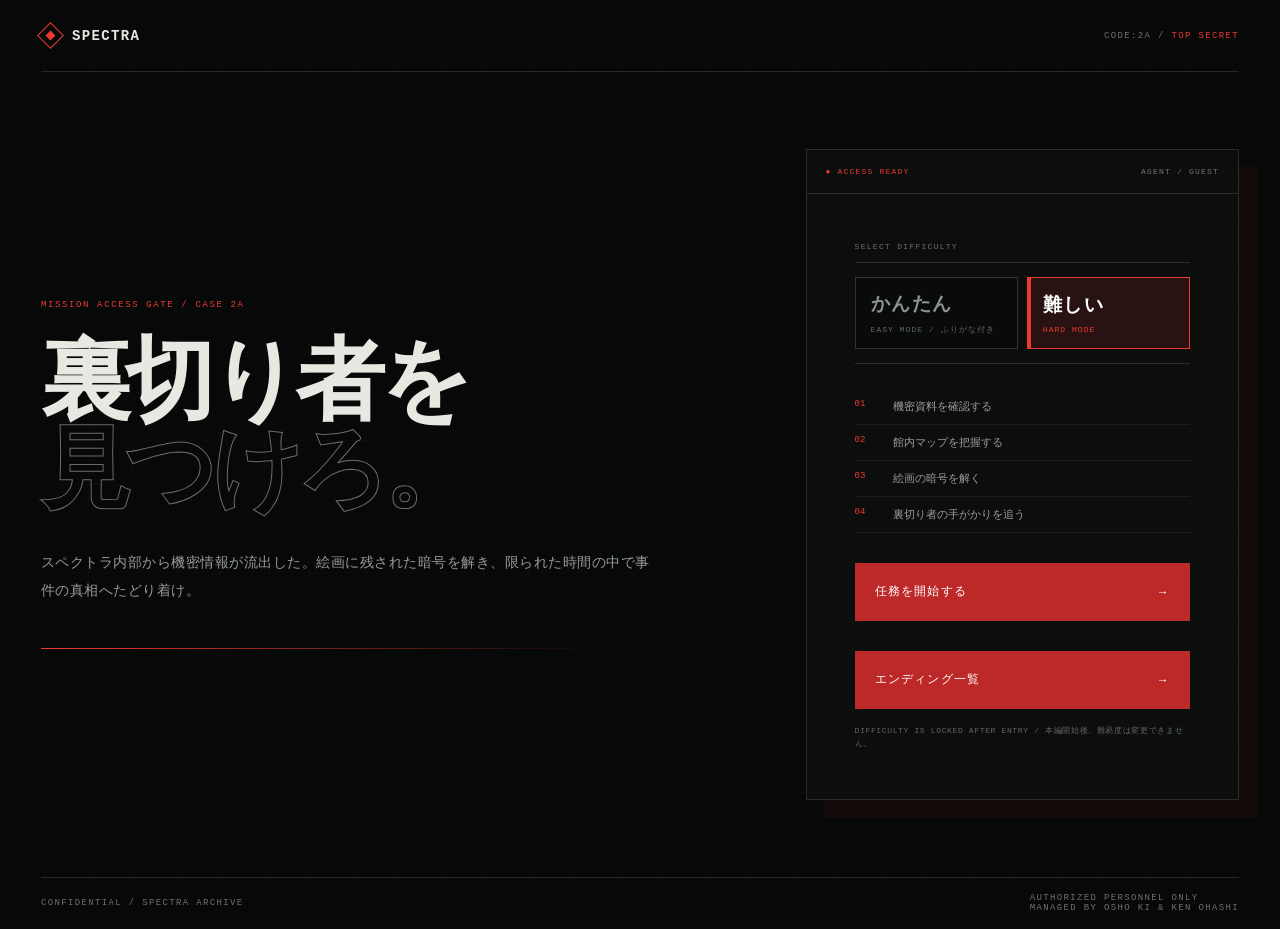
==== index.html @ caa7195f "Add files via upload" ====
<!doctype html>
<html lang="ja">
<head>
  <meta charset="utf-8">
  <meta name="viewport" content="width=device-width, initial-scale=1">
  <meta name="theme-color" content="#070808">
  <title>CODE:2A — ACCESS GATE</title>
  <link rel="icon" type="image/png" href="assets/CODE2A.png.png">
  <meta name="description" content="スペクトラ極秘任務 CODE:2Aへのアクセスゲート。">
  <style>
    :root { --black:#070808; --panel:#0d0f0f; --white:#e8e7e1; --muted:#858985; --line:rgba(232,231,225,.14); --red:#bd2929; --red-bright:#ed3a31; --ease:cubic-bezier(.77,0,.18,1); }
    * { box-sizing:border-box; }
    html,body { margin:0; min-width:320px; min-height:100%; background:var(--black); color:var(--white); }
    body { min-height:100vh; font-family:"Yu Gothic","Hiragino Kaku Gothic ProN",Meiryo,sans-serif; background-image:linear-gradient(rgba(255,255,255,.012) 1px,transparent 1px),linear-gradient(90deg,rgba(255,255,255,.012) 1px,transparent 1px); background-size:44px 44px; }
    button,a { font:inherit; }
    a:focus-visible { outline:1px solid var(--red-bright); outline-offset:4px; }
    .shell { min-height:100vh; display:grid; grid-template-rows:72px 1fr 52px; overflow:hidden; }
    header,footer { display:flex; align-items:center; justify-content:space-between; margin:0 3.2vw; font:9px Consolas,"Courier New",monospace; letter-spacing:.15em; color:#6e726d; }
    header { border-bottom:1px solid var(--line); }
    footer { border-top:1px solid var(--line); }
    .brand { display:flex; align-items:center; gap:12px; color:var(--white); font-size:14px; font-weight:700; }
    .brand-mark { position:relative; width:19px; height:19px; border:1px solid var(--red-bright); transform:rotate(45deg); }
    .brand-mark::before { content:""; position:absolute; inset:5px; background:var(--red-bright); }
    .classification b { color:var(--red-bright); font-weight:400; }
    main { width:min(1320px,100%); margin:auto; padding:clamp(35px,6vw,88px) 3.2vw; display:grid; grid-template-columns:minmax(0,1.1fr) minmax(380px,.72fr); gap:clamp(40px,8vw,120px); align-items:center; }
    .kicker { margin:0 0 27px; color:var(--red-bright); font:9px Consolas,monospace; letter-spacing:.18em; }
    h1 { margin:0; font-size:clamp(51px,7vw,104px); line-height:.98; letter-spacing:-.065em; font-weight:680; }
    h1 span { display:block; color:transparent; -webkit-text-stroke:1px rgba(232,231,225,.45); }
    .lead { max-width:620px; margin:35px 0 0; color:#979b95; font-size:14px; line-height:2; letter-spacing:.035em; }
    .mission-line { width:min(560px,100%); height:1px; margin-top:44px; background:linear-gradient(90deg,var(--red-bright),transparent); }
    .access-card { border:1px solid var(--line); background:rgba(13,15,15,.92); box-shadow:18px 18px 0 rgba(189,41,41,.075); }
    .card-head { display:flex; justify-content:space-between; padding:17px 19px; border-bottom:1px solid var(--line); color:#71756f; font:8px Consolas,monospace; letter-spacing:.15em; }
    .card-head span:first-child { color:var(--red-bright); }
    .card-body { padding:clamp(28px,4vw,48px); }
    .difficulty-label { color:#6f736d; font:8px Consolas,monospace; letter-spacing:.16em; }
    .difficulty-options { display:grid; grid-template-columns:repeat(2,minmax(0,1fr)); gap:9px; margin-top:11px; padding:14px 0; border-top:1px solid var(--line); border-bottom:1px solid var(--line); }
    .difficulty-option { min-height:72px; display:flex; flex-direction:column; align-items:flex-start; justify-content:center; gap:7px; padding:13px 15px; border:1px solid #303330; background:#090b0a; color:#8f938d; cursor:pointer; text-align:left; transition:border-color .2s ease,background .2s ease,color .2s ease; }
    .difficulty-option strong { font-size:19px; letter-spacing:.08em; }
    .difficulty-option span { color:#646963; font:8px Consolas,monospace; letter-spacing:.13em; }
    .difficulty-option:hover,.difficulty-option:focus-visible { border-color:rgba(237,58,49,.65); color:white; }
    .difficulty-option[aria-pressed="true"] { border-color:var(--red-bright); background:rgba(189,41,41,.16); color:white; box-shadow:inset 3px 0 0 var(--red-bright); }
    .difficulty-option[aria-pressed="true"] span { color:var(--red-bright); }
    .mission-list { margin:25px 0 0; padding:0; list-style:none; }
    .mission-list li { display:grid; grid-template-columns:28px 1fr; gap:10px; padding:10px 0; color:#9a9d97; font-size:11px; border-bottom:1px solid rgba(232,231,225,.07); }
    .mission-list b { color:var(--red-bright); font:9px Consolas,monospace; }
    .start-link { min-height:58px; display:flex; align-items:center; justify-content:space-between; margin-top:30px; padding:0 20px; background:var(--red); color:white; text-decoration:none; font-size:12px; letter-spacing:.1em; transition:background .2s ease; }
    .start-link:hover { background:var(--red-bright); }
    .notice { margin:15px 0 0; color:#626660; font:8px Consolas,monospace; letter-spacing:.08em; line-height:1.7; }
    .page-transition { position:fixed; z-index:300; inset:0; display:grid; place-items:center; overflow:hidden; visibility:hidden; pointer-events:none; }
    .slab,.stripe { position:absolute; top:-12%; bottom:-12%; left:-12%; width:124%; transform:translateX(-116%) skewX(-7deg); }
    .slab { background:#090a09; transition:transform .86s var(--ease); }
    .stripe { left:-24%; width:22%; background:#8f1f1f; }
    .transition-copy { position:relative; z-index:1; opacity:0; color:var(--red-bright); font:10px Consolas,monospace; letter-spacing:.28em; transition:opacity .18s ease .34s; }
    .page-transition.active,.page-transition.covered,.page-transition.arrival { visibility:visible; pointer-events:auto; }
    .page-transition.active .slab { transform:translateX(0) skewX(-7deg); }
    .page-transition.active .stripe { animation:stripeAcross .88s var(--ease) .03s both; }
    .page-transition.active .transition-copy { opacity:1; }
    .page-transition.covered .slab { transform:translateX(0) skewX(-7deg); transition:none; }
    .page-transition.covered .stripe { transform:translateX(630%) skewX(-7deg); }
    .page-transition.covered .transition-copy { opacity:1; }
    .page-transition.arrival .slab { transform:translateX(116%) skewX(-7deg); }
    .page-transition.arrival .stripe { animation:stripeAcross .88s var(--ease) both; }
    .page-transition.arrival .transition-copy { opacity:0; transition-delay:0s; }
    @keyframes stripeAcross { from{transform:translateX(-70%) skewX(-7deg)} to{transform:translateX(630%) skewX(-7deg)} }
    @media(max-width:780px){
      .shell{overflow:visible}.classification{display:none}main{grid-template-columns:1fr;gap:45px;padding:48px 20px 60px}h1{font-size:clamp(50px,16vw,82px)}.access-card{box-shadow:9px 9px 0 rgba(189,41,41,.075)}header,footer{margin:0 20px}footer span:first-child{display:none}
      header,footer{color:#999d96;font-size:10px}.kicker{font-size:11px}.lead{color:#b5b8b2;font-size:16px;line-height:1.9}.card-head{color:#a4a8a1;font-size:10px}.difficulty-label{color:#a4a8a1;font-size:10px}.difficulty-option strong{font-size:17px}.difficulty-option span{font-size:9px}.mission-list li{color:#c0c3bc;font-size:14px;line-height:1.65}.mission-list b{font-size:11px}.start-link{min-height:62px;font-size:14px}.notice{color:#989c95;font-size:10px;line-height:1.8}
    }
    @media(prefers-reduced-motion:reduce){*,*::before,*::after{transition-duration:.01ms!important;animation-duration:.01ms!important}}
  </style>
</head>
<body>
  <div class="shell">
    <header><div class="brand"><span class="brand-mark" aria-hidden="true"></span><a href="index.html" style="color: inherit; text-decoration: none;">SPECTRA</a></div><div class="classification">CODE:2A / <b>TOP SECRET</b></div></header>
    <main>
      <section aria-labelledby="page-title">
        <p class="kicker">MISSION ACCESS GATE / CASE 2A</p>
        <h1 id="page-title">裏切り者を<span>見つけろ。</span></h1>
        <p class="lead">スペクトラ内部から機密情報が流出した。絵画に残された暗号を解き、限られた時間の中で事件の真相へたどり着け。</p>
        <div class="mission-line" aria-hidden="true"></div>
      </section>
      <section class="access-card" aria-label="任務アクセス">
        <div class="card-head"><span>● ACCESS READY</span><span>AGENT / GUEST</span></div>
        <div class="card-body">
          <div class="difficulty-label">SELECT DIFFICULTY</div>
          <div class="difficulty-options" role="group" aria-label="難易度を選択">
            <button class="difficulty-option" id="difficulty-easy" type="button" data-difficulty="easy" aria-pressed="false"><strong>かんたん</strong><span>EASY MODE / ふりがな付き</span></button>
            <button class="difficulty-option" id="difficulty-hard" type="button" data-difficulty="hard" aria-pressed="true"><strong>難しい</strong><span>HARD MODE</span></button>
          </div>
          <ol class="mission-list"><li><b>01</b>機密資料を確認する</li><li><b>02</b>館内マップを把握する</li><li><b>03</b>絵画の暗号を解く</li><li><b>04</b>裏切り者の手がかりを追う</li></ol>
          <a class="start-link" id="start-link" href="mission.html"><span>任務を開始する</span><span aria-hidden="true">→</span></a>
          <a class="start-link" id="start-link" href="endings.html"><span>エンディング一覧</span><span aria-hidden="true">→</span></a>
          <p class="notice">DIFFICULTY IS LOCKED AFTER ENTRY / 本編開始後、難易度は変更できません。</p>
        </div>
      </section>
    </main>
    <footer><span>CONFIDENTIAL / SPECTRA ARCHIVE</span><span>AUTHORIZED PERSONNEL ONLY<br> MANAGED BY OSHO KI & KEN OHASHI</span></footer>
  </div>
  <div class="page-transition covered" id="page-transition" aria-hidden="false"><span class="slab"></span><span class="stripe"></span><span class="transition-copy" id="transition-copy">ACCESS GATE / OPEN</span></div>
  <script>
    (() => {
      const link = document.getElementById('start-link');
      const difficultyButtons = [...document.querySelectorAll('[data-difficulty]')];
      const transition = document.getElementById('page-transition');
      const transitionCopy = document.getElementById('transition-copy');
      let returning = false;
      try {
        returning = sessionStorage.getItem('spectra-access-entry') === 'return';
        sessionStorage.removeItem('spectra-access-entry');
      } catch { /* file:// で保存領域が使えない場合も演出は表示する */ }
      transitionCopy.textContent = returning ? 'ACCESS GATE / RETURN' : 'ACCESS GATE / OPEN';
      const reduced = window.matchMedia('(prefers-reduced-motion: reduce)').matches;
      function selectDifficulty(mode) {
        const easy = mode === 'easy';
        link.href = easy ? 'mission.html?difficulty=easy' : 'mission.html';
        difficultyButtons.forEach(button => button.setAttribute('aria-pressed',String(button.dataset.difficulty === mode)));
      }
      difficultyButtons.forEach(button => button.addEventListener('click', () => selectDifficulty(button.dataset.difficulty)));
      selectDifficulty('hard');
      setTimeout(() => {
        void transition.offsetWidth;
        transition.classList.remove('covered');
        transition.classList.add('arrival');
        setTimeout(() => {
          transition.classList.remove('arrival');
          transition.setAttribute('aria-hidden','true');
        },reduced ? 40 : 940);
      },reduced ? 24 : 128);
      link.addEventListener('click', event => {
        event.preventDefault();
        transitionCopy.textContent = 'ENTERING / CODE:2A';
        transition.classList.remove('arrival','covered');
        transition.classList.add('active');
        transition.setAttribute('aria-hidden','false');
        setTimeout(() => { window.location.href = link.href; },reduced ? 40 : 920);
      });
    })();
  </script>
</body>
</html>
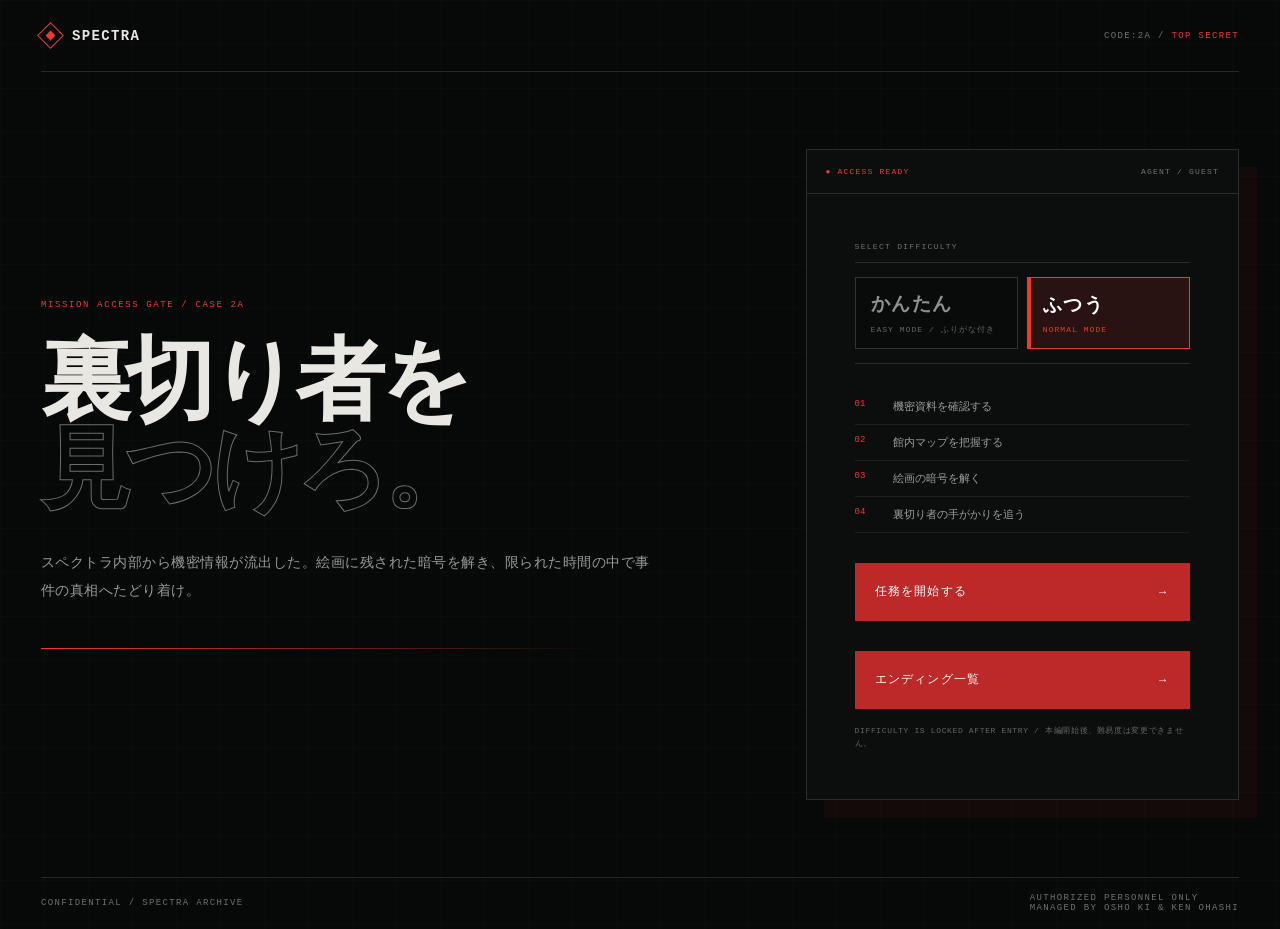
==== commit 679d6068: "Add files via upload" ====
--- a/index.html
+++ b/index.html
@@ -85,7 +85,7 @@
           <div class="difficulty-label">SELECT DIFFICULTY</div>
           <div class="difficulty-options" role="group" aria-label="難易度を選択">
             <button class="difficulty-option" id="difficulty-easy" type="button" data-difficulty="easy" aria-pressed="false"><strong>かんたん</strong><span>EASY MODE / ふりがな付き</span></button>
-            <button class="difficulty-option" id="difficulty-hard" type="button" data-difficulty="hard" aria-pressed="true"><strong>難しい</strong><span>HARD MODE</span></button>
+            <button class="difficulty-option" id="difficulty-hard" type="button" data-difficulty="hard" aria-pressed="true"><strong>ふつう</strong><span>NORMAL MODE</span></button>
           </div>
           <ol class="mission-list"><li><b>01</b>機密資料を確認する</li><li><b>02</b>館内マップを把握する</li><li><b>03</b>絵画の暗号を解く</li><li><b>04</b>裏切り者の手がかりを追う</li></ol>
           <a class="start-link" id="start-link" href="mission.html"><span>任務を開始する</span><span aria-hidden="true">→</span></a>
